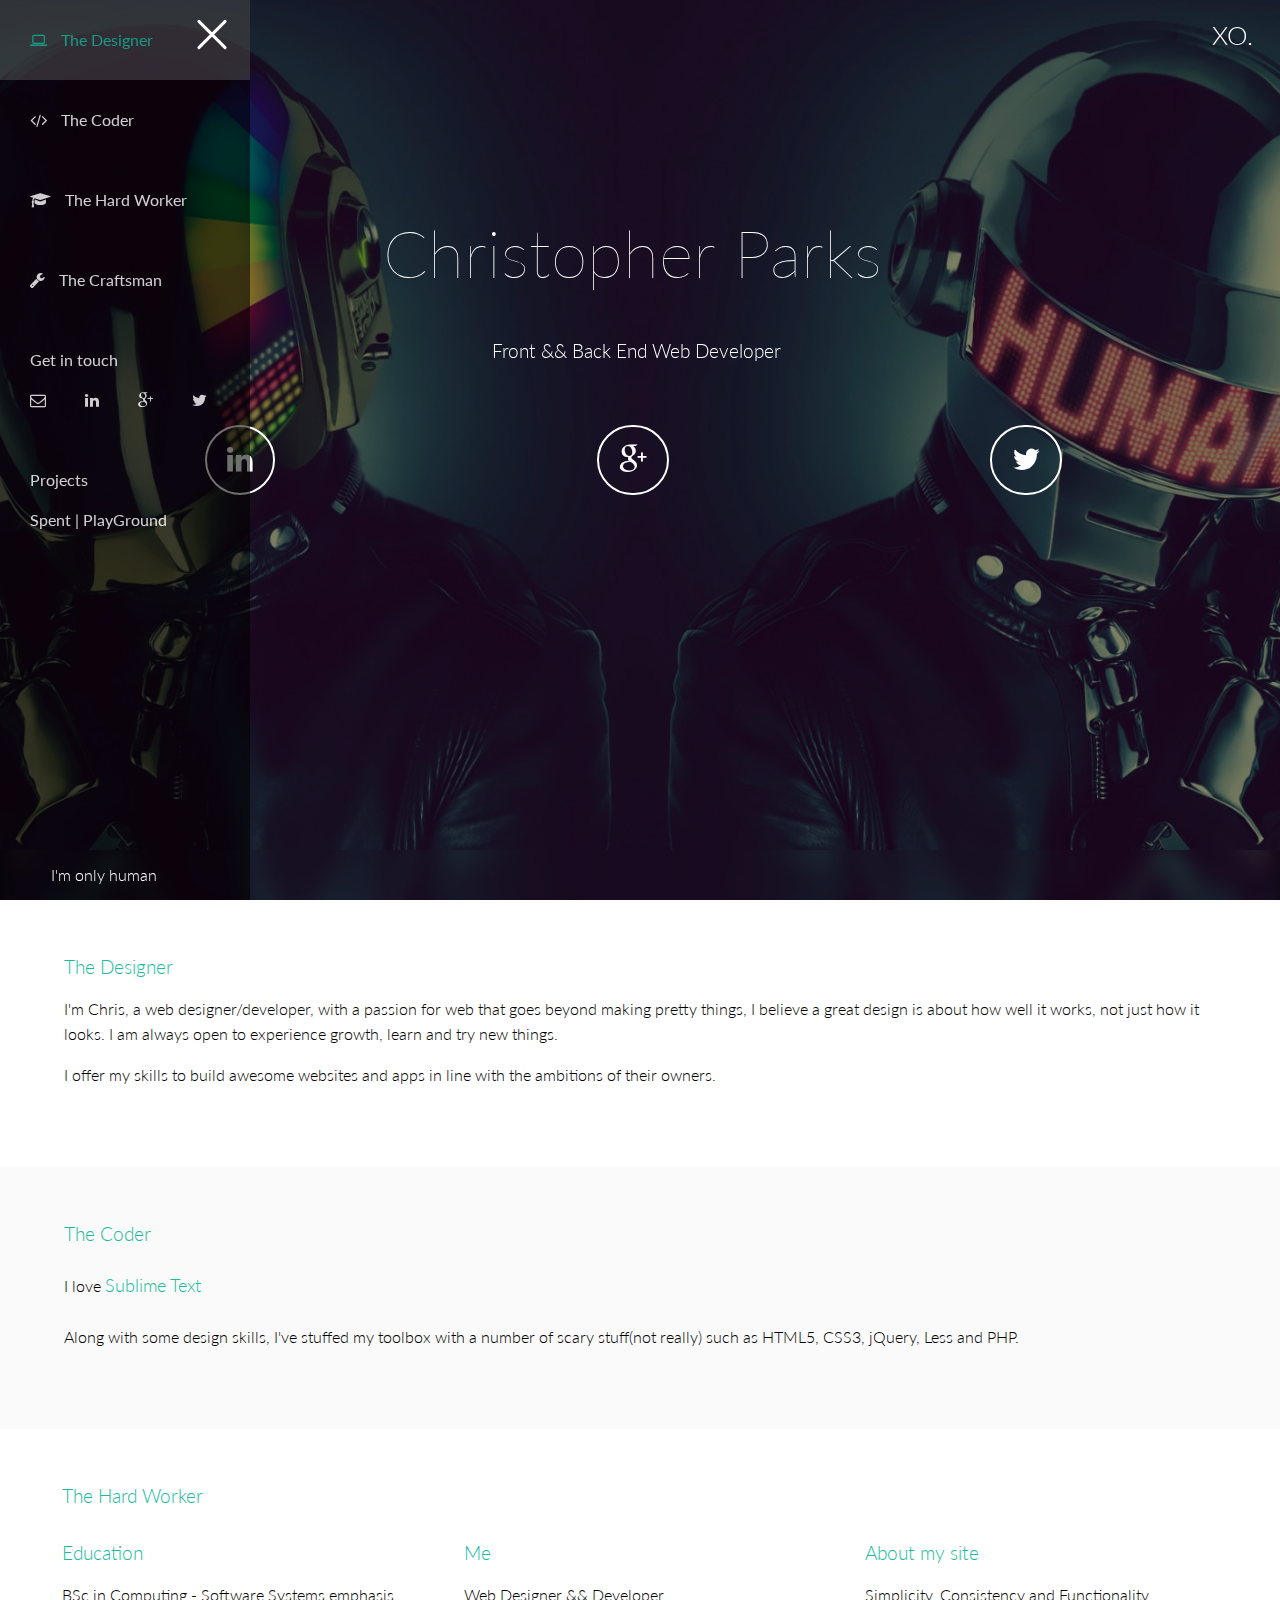
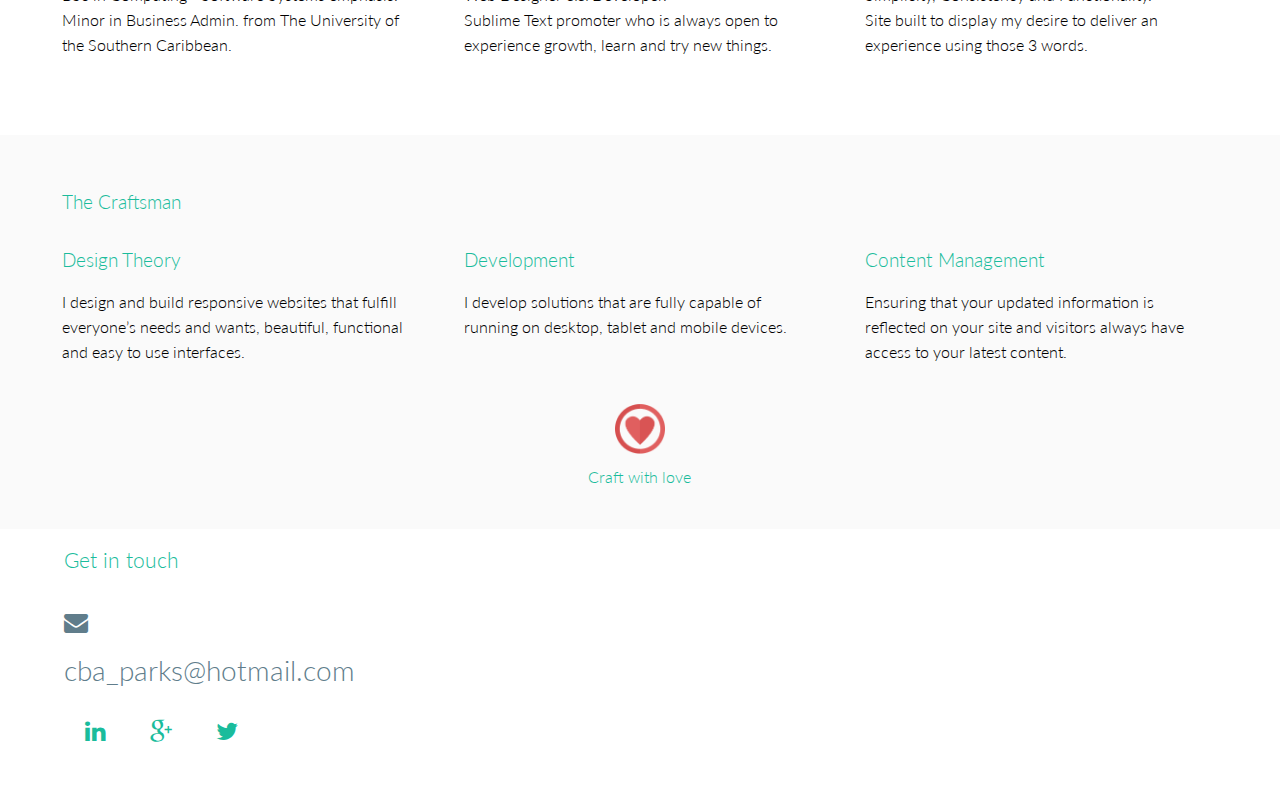
==== index.html @ 66c31c28 "backup" ====
<!DOCTYPE html>
<html lang="en">
    <head>
        <meta charset="UTF-8">
        <meta name="google-site-verification" content="IqfAEUt0i8an-IE5NRgx8Z9ALsRJdli2yThwItZH6U4" />
        <meta name="google-site-verification" content="IqfAEUt0i8an-IE5NRgx8Z9ALsRJdli2yThwItZH6U4" />
        <!-- Mobile Specifics -->
        <meta name="viewport" content="width=device-width, user-scalable=no, initial-scale=1,  minimum-scale=1.0, maximum-scale=1" />
        <meta name="HandheldFriendly" content="true"/>
        <meta name="MobileOptimized" content="320"/>
        <!--<meta http-equiv="X-UA-Compatible" content="IE=edge,chrome=1">-->
        <title>Christopher Parks - web designer/developer</title>
        <meta name="robots" content="all" />
        <meta name="description" content="Hello, I'm <strong>Christopher Parks</strong> A Web Designer/Developer." />
        <meta name="keywords" content="christopher parks, hello creativity, visual design, web design, web development, development, design, ui design, responsive design, php, codeigniter" />
        <meta name="author" content="Christopher Parks" />
        <!-- css -->
        <link rel="stylesheet" type="text/css" href="assets/css/normalize.css">
        <link rel="stylesheet" type="text/css" href="assets/css/grid.css">
        <link rel="stylesheet" href="assets/css/font-awesome.min.css"
            <link href="font-awesome/css/font-awesome.min.css" rel="stylesheet">
            <link rel="stylesheet" type="text/css" href="assets/css/c_parks-styles.min.css">
            <link href='http://fonts.googleapis.com/css?family=Lato:100,300,400,700,900,100italic,300italic,400italic,700italic,900italic' rel='stylesheet' type='text/css'>
        </head>
        <body scroll="no" id="sc">
            <div id="slide1" style="height: 100%;">
                <div class="mask"></div>
                <div class="grid_12 no-padding">
                    <h3 id="xo" class="no-padding" data-parallaxify-range="10"><a href="#" class="no-padding" >XO.</a></h3>
                </div>
                <div class="grid_12 no-padding" itemscope itemtype="http://parks.hol.es/" >
                    <h1 data-parallaxify-range="70" itemprop="name" class="no-padding">Christopher Parks</h1>
                    <h3 data-parallaxify-range="25" itemprop="developer" class="no-padding">Front && Back End Web Developer</h3>
                    <div class="grid_12" id="round-social-holder" data-parallaxify-range="70" itemprop="social">
                        <div class="grid_4 ">
                            <a   href="http://tt.linkedin.com/pub/christopher-parks/52/8b3/499" target="_blank"><span class="fa fa-linkedin in"></span></a>
                        </div>
                        <div class="grid_4">
                            <a href="https://plus.google.com/u/0/" target="_blank"><span class="fa fa-google-plus gp"></span></a>
                        </div>
                        <div class="grid_4">
                            <a href="https://twitter.com/iamacinner" target="_blank"><span class="fa fa-twitter twit"></span></a>
                        </div>
                    </div>
                </div>
                <div class="caption">
                    <p></p>
                    <div id="tweecool" class="text-left"></div>
                </div>
                <div class="cd-blurred-bg"></div>
                <div id="nav-icon1" title="Menu">
                    <div>
                        <span></span>
                        <span></span>
                        <span></span>
                    </div>
                </div>
                <div id="sidebar-wrapper" class="">
                    <ul class="sidebar-nav">
                        <li class="sidebar-brand">
                            <!-- Look around -->
                        </li>
                        <li class="">
                            <a href="#designer"><i class="fa fa-laptop fa-2x2"></i> The Designer</a>
                        </li>
                        <li class="">
                            <a href="#coder"><i class="fa fa-code fa-2x2"></i> The Coder</a>
                        </li>
                        <li class="">
                            <a href="#workhard"><i class="fa fa-mortar-board fa-2x2"></i> The Hard Worker</a>
                        </li>
                        <li class="">
                            <a href="#craft"><i class="fa fa-wrench fa-2x2"></i> The Craftsman</a>
                        </li>
                        <li class="">
                            <a href="#talk" class="g-i-t">Get in touch<br>
                                <i class="fa fa-envelope-o fa-2x2"></i>
                                <i class="fa fa fa-linkedin"></i>
                                <i class="fa fa fa-google-plus"></i>
                                <i class="fa fa fa-twitter"></i>
                            </a>
                        </li>
                        <li class="">
                            <a href="#" class="g-i-t">Projects<br>
                                <span>Spent | </span>
                                <span>PlayGround</span>
                            </a>
                        </li>
                    </ul>
                </div>
            </div>
            <div class="slide2" id="designer">
                <div class="grid-container grid_12 about">
                    <h3>The Designer</h3>
                    <p>I'm Chris, a web designer/developer, with a passion for web that goes beyond making pretty things, I believe a great design is about how well it works, not just how it looks. I am always open to experience growth, learn and try new things.</p>
                    <p>I offer my skills to build awesome websites and apps in line with the ambitions of their owners. </p>
                </div>
                <div class="clear"></div>
            </div>
            <div class="clear"></div>
            <div class="slide3 text" id="coder">
                <div class="grid-container grid_12 about" id="right-block">
                    <h3>The Coder</h3>
                    <p>I love  <a href="http://www.sublimetext.com/3" title=""> Sublime Text </a></p>
                    <p>Along with some design skills, I've stuffed my toolbox with a number of scary stuff(not really) such as HTML5, CSS3, jQuery, Less and PHP. </p>
                </div>
                <div class="clear"></div>
            </div>
            <div class="clear"></div>
            <div class="slide2" id="workhard">
                <div class="grid-container text-left about">
                    <div class="grid_12 no-padding" style="margin-bottom: 0px; ">
                        <h3>The Hard Worker</h3>
                    </div>
                    <div class="grid_4 no-padding">
                        <h3>Education</h3>
                        <p>BSc in Computing - Software Systems emphasis. <br> Minor in Business Admin. from The University of the Southern Caribbean.</p>
                    </div>
                    <div class="grid_4 no-padding">
                        <h3>Me</h3>
                        <p>Web Designer && Developer. <br>Sublime Text promoter who is always open to experience growth, learn and try new things.</p>
                    </div>
                    <div class="grid_4 no-padding" >
                        <h3>About my site</h3>
                        <p>Simplicity, Consistency and Functionality. <br> Site built to display my desire to deliver an experience using those 3 words.
                        </div>
                        <div class="clear"></div>
                    </div>
                </div>
                <div class="slide3" id="craft">
                    <div class="grid-container text-left about">
                        <div class="grid_12 no-padding" style="margin-bottom: 0px; ">
                            <h3>The Craftsman</h3>
                        </div>
                        <div class="grid_4 no-padding" style="">
                            <h3>Design Theory</h3>
                            <p>I design and build responsive websites that fulfill everyone’s needs and wants, beautiful, functional and easy to use interfaces.</p>
                        </div>
                        <div class="grid_4 no-padding">
                            <h3>Development</h3>
                            <p>I develop solutions that are fully capable of running on desktop, tablet and mobile devices.</p>
                        </div>
                        <div class="grid_4 no-padding">
                            <h3>Content Management</h3>
                            <p>Ensuring that your updated information is reflected on your site and visitors always have access to your latest content.</p>
                        </div>
                        <div class="grid_12 text-center img-svg">
                            <img src="assets/img/2.png" class="center-block img-responsive">
                            <p>Craft with love</p>
                        </div>
                        <div class="clear"></div>
                    </div>
                </div>
                <div class="grid_12" id="banner" style="margin-top: -3%!important;">
                    <h3 class="text-left" id="talk">Get in touch </h3>
                </div>
                <div class="clear"></div>
                <div id="footer">
                    <div class="grid-container grid_12 text-left" style="padding-right: 0px; padding-top: 0px;">
                        <span class="fa fa-envelope text-left"></span>
                        <h1 class="text-left" data-parallaxify-range="30">cba_parks@hotmail.com</h1>
                        <div class="grid_12 no-padding" itemprop="social">
                            <ul id="social-holder">
                                <li><a href="http://tt.linkedin.com/pub/christopher-parks/52/8b3/499" target="_blank"><span class="fa fa-linkedin in"></span></a></li>
                                <li><a href="https://plus.google.com/u/0/" target="_blank"><span class="fa fa-google-plus gp"></span></a></li>
                                <li><a href="https://twitter.com/iamacinner" target="_blank"><span class="fa fa-twitter twit"></span></a></li>
                            </ul>
                        </div>
                        <div class="clear"></div>
                        <br>
                    </div>
                </div>
                <!-- js -->
                <script src="assets/js/jquery-1.11.0.min.js"></script>
                <script src="assets/js/plugins.min.js"></script>
                <script src="assets/js/base.js"></script>
                <script>
                $(function() {
                var img_array = ["Daft-Punk-Wallpaper-2560x1024-1.jpg", "In-Design-We-Trust-Billboard.jpg"];
                var caption = ["I'm only human", "Yes we do"];
                var num = random_num()-1;
                $('#slide1').css({'background':'url("assets/img/'+img_array[num]+'")no-repeat center center', 'background-size': 'cover'});
                $('.cd-blurred-bg').css('background', 'url("assets/img/'+img_array[num]+'")no-repeat center center');
                $('#slide1 .caption p').html(caption[num]);
                })
                function random_num() {
                return Math.floor((Math.random() * 2) + 1 );
                }
                </script>
            </body>
        </html>
---- assets/css/grid.css ----
.grid_1{width:4.33333333%}.grid_2{width:12.66666667%}.grid_3{width:21%}.grid_3_full{width:50%}.grid_4{width:29.33333333%}.grid_5{width:37.5%}.grid_6{width:46%}.grid_7{width:54.5%}.grid_8{width:62.66666667%}.grid_9{width:71%}.grid_10{width:79.33333333%}.grid_11{width:87.66666667%}.grid_12{width:96%}.grid_1,.grid_2,.grid_3,.grid_4,.grid_5,.grid_6,.grid_7,.grid_8,.grid_9,.grid_10,.grid_11,.grid_12{margin:0 2% 2% 2%;float:left;display:block;-webkit-box-sizing:border-box;-moz-box-sizing:border-box;box-sizing:border-box}.grid-container{padding:3%}.grid_3_full{float:left;display:block}.alpha{margin-left:0}.omega{margin-right:0}.content{width:100%;max-width:1300px;margin:0 auto;margin-bottom:50px !important}.clear{clear:both;display:block;overflow:hidden;visibility:hidden;width:0;height:0}.clearfix:after{clear:both;content:' ';display:block;font-size:0;line-height:0;visibility:hidden;width:0;height:0}* html .clearfix,*:first-child+html .clearfix{zoom:1}@media screen and (max-width:900px){.grid_1,.grid_2,.grid_3,.grid_4,.grid_5,.grid_6,.grid_7,.grid_8,.grid_9,.grid_10,.grid_11,.grid_12{width:96%}.grid_3_full{width:100%}}@media screen and (max-width:480px){.grid_1,.grid_2,.grid_3,.grid_4,.grid_5,.grid_6,.grid_7,.grid_8,.grid_9,.grid_10,.grid_11,.grid_12{width:96% !important}.grid_3_full{width:100%}}
---- assets/css/c_parks-styles.min.css ----
body,html{height:100%;font-family:'Lato'}.text-left{text-align:left !important}.text-center{text-align:center !important}.text-right{text-align:right !important}.no-padding{padding:0 !important}.no-padding>div{padding-top:0 !important}hr{border:0;height:0;border-top:1px solid rgba(0,0,0,0.1)}ul li{list-style:none}a{text-decoration:none}@font-face{font-family:'Lato';src:url('../fonts/lato/lato-black.eot');src:url('../fonts/lato/lato-black.eot?#iefix') format('embedded-opentype'),url('../fonts/lato/lato-black.woff') format('woff'),url('../fonts/lato/lato-black.ttf') format('truetype'),url('../fonts/lato/lato-black.svg#latoblack') format('svg');font-weight:300;font-style:normal}h1,h2,h3,p{font-family:'Lato' !important;font-weight:300 !important}p{font-weight:300 !important;line-height:25px}.mask{position:absolute;width:100%;height:100%;background:#000;opacity:.5;z-index:-1}.img-svg img{height:50px;display:block;margin-left:auto;margin-right:auto;margin-bottom:30px}.img-svg p{color:#1abc9c;margin-top:-20px}#slide1{overflow:hidden;-webkit-background-size:cover;-moz-background-size:cover;-o-background-size:cover;background-size:cover;max-height:100%;position:relative !important;z-index:5 !important;color:#fff !important}#slide1 #xo{position:relative;z-index:6;text-align:right;font-size:26px}#slide1 #xo a{color:#fff;-webkit-transition:all 1s ease;-moz-transition:all 1s ease;-o-transition:all 1s ease;transition:all 1s ease}#slide1 #xo:hover{cursor:pointer;color:#1abc9c !important}#slide1 h1{margin-top:10% !important;color:#fff;position:relative;z-index:5;text-align:center;font-weight:100 !important;padding:20px;font-size:66px}#slide1 h3{text-align:center;padding:4%}#slide1 #round-social-holder{margin-top:4%;text-align:center !important}#slide1 #round-social-holder a{color:#fff;font-size:30px}#slide1 #round-social-holder a span{position:relative;z-index:5;border:2px solid #fff;border-radius:50px;padding:18px 20px}#slide1 .caption{padding-top:0;min-height:50px;max-height:50px;width:100%;background:rgba(0,0,0,0.5);position:absolute;z-index:100;bottom:0}#slide1 .caption p{color:#fff;padding-left:4%;position:absolute;margin-top:12px !important}#slide1 .caption #tweecool{display:none;margin-left:-33px}#slide1 .caption #tweecool ul li a img{margin-top:-70px;margin-bottom:-10px;height:50px;width:50px;border-radius:50px}#slide1 .caption #tweecool ul li .tweets_txt{padding-left:12px;display:inline}#slide1 .caption #tweecool ul li .tweets_txt span.tweet_txt{font-size:14px;position:absolute}#slide1 .caption #tweecool ul li .tweets_txt a{color:#1abc9c}#slide1 .caption #tweecool ul li span{font-size:10px}.cd-blurred-bg{overflow:hidden;position:absolute;left:0;bottom:-20px;width:100%;height:100%;background-size:cover !important;-webkit-filter:blur(10px);filter:blur(10px);clip:rect(909px 1920px 989px 0)}.caption{-webkit-transition:background .2s;-moz-transition:background .2s;transition:background .2s}.about h3{color:#1abc9c !important}.slide3{background:#fafafa}.slide3 #right-block p{padding-top:10px;margin-top:0;color:#000}.slide3 #right-block p a{color:#1abc9c;font-size:18px;-webkit-transition:all .2s ease;-moz-transition:all .2s ease;-o-transition:all .2s ease;transition:all .2s ease}.slide3 #right-block p a:hover{border-bottom:2px solid #1abc9c}h3{line-height:20px;font-weight:100}.in{transition:all .25s ease-in}.in:hover{border-color:#3b5998 !important;color:#3b5998 !important}.twit{transition:all .25s ease-in}.twit:hover{border-color:#4099ff !important;color:#4099ff !important}.gp{transition:all .25s ease-in}.gp:hover{border-color:#d34836 !important;color:#d34836 !important}#banner{min-width:100%;color:#1abc9c;padding-left:5%;margin-left:0 !important;background:#fff;font-size:14px;margin-bottom:20px}#banner h3{font-size:150%;font-weight:300 !important}#footer{color:#607d8b;height:auto!importamt;font-size:14px}#footer>div{height:100px}#footer .fa{font-size:24px}#footer #social-holder{margin-left:-5.5%;margin-bottom:0}#footer #social-holder li{display:inline;padding:0 20px 0 20px}#footer #social-holder li a{color:#1abc9c}#sidebar-wrapper{margin-top:0;margin-left:-250px;top:0;left:0;z-index:9;width:250px;opacity:.8;background:rgba(0,0,0,0.7);position:absolute;height:100% !important;overflow-y:auto;overflow-x:hidden;-webkit-transition:all .4s ease;-moz-transition:all .4s ease;-o-transition:all .4s ease;transition:all .4s ease}#sidebar-wrapper.active{left:250px;width:250px;-webkit-transition:all .4s ease;-moz-transition:all .4s ease;-o-transition:all .4s ease;transition:all .4s ease}#nav-icon1{position:absolute;z-index:1000;margin:18px;-webkit-transform:rotate(0deg);-moz-transform:rotate(0deg);-o-transform:rotate(0deg);transform:rotate(0deg);-webkit-transition:.1s ease-in-out;-moz-transition:.1s ease-in-out;-o-transition:.1s ease-in-out;transition:.1s ease-in-out;cursor:pointer}#nav-icon1 div{margin-top:-14px;margin-left:-20px;width:80px;height:70px}#nav-icon1.open{margin-left:192px;margin-top:25px}#nav-icon1 span{display:block;position:absolute;height:3px;width:40px;background:#fff;border-radius:3px;opacity:1;left:0;-webkit-transform:rotate(0deg);-moz-transform:rotate(0deg);-o-transform:rotate(0deg);transform:rotate(0deg);-webkit-transition:.25s ease-in-out;-moz-transition:.25s ease-in-out;-o-transition:.25s ease-in-out;transition:.25s ease-in-out}#nav-icon1 span:nth-child(1){top:0}#nav-icon1 span:nth-child(2){top:8px}#nav-icon1 span:nth-child(3){top:16px}#nav-icon1.open span:nth-child(1){top:8px;-webkit-transform:rotate(135deg);-moz-transform:rotate(135deg);-o-transform:rotate(135deg);transform:rotate(135deg)}#nav-icon1.open span:nth-child(2){opacity:0;left:-60px}#nav-icon1.open span:nth-child(3){top:8px;-webkit-transform:rotate(-135deg);-moz-transform:rotate(-135deg);-o-transform:rotate(-135deg);transform:rotate(-135deg)}.sidebar-nav{position:absolute;top:0;width:250px;list-style:none;margin:0;padding:0}.sidebar-nav li{text-align:left;line-height:40px}.sidebar-nav li a{padding:20px 0;color:#fff;display:block;text-decoration:none;padding-left:30px;opacity:0;position:relative}.sidebar-nav li a:hover{color:#1abc9c;background:rgba(255,255,255,0.2);text-decoration:none}.sidebar-nav li a.g-i-t i{padding-right:35px}.sidebar-nav .fa{padding-right:10px}.active .sidebar-nav li a{opacity:1;left:0;-webkit-transition:all .3s ease;-moz-transition:all .3s ease;-o-transition:all .3s ease;transition:all .3s ease}.no_oflow{overflow:hidden}@media screen and (max-width:900px){#round-social-holder{margin-top:-15px !important}#round-social-holder .grid_4{padding-top:30px;width:30%;margin-left:1.2%}}@media screen and (max-height:800px){#slide1{height:107% !important}#slide1 h1{margin-top:5% !important}}@media screen and (max-width:600px){.caption .tweet_txt{margin-top:-10px}#sidebar-wrapper{z-index:999}#sidebar-wrapper.active{width:100%;background:rgba(0,0,0,0.95);opacity:1}#sidebar-wrapper .sidebar-nav{width:100%}#nav-icon1 div{margin-right:-20px}#nav-icon1.open{right:0 !important;margin-top:26px}}@media screen and (max-width:480px){#tweecool .tweets_txt span.tweet_txt{font-size:10px !important}#tweecool span{font-size:8px}#slide1 h1{font-size:54px;font-weight:200 !important}#round-social-holder .grid_4{padding-top:30px;width:30% !important}#round-social-holder .grid_4 span{padding:10px 12px !important}}@media screen and (max-width:420px){#slide1{-webkit-background-size:cover;-moz-background-size:cover;-o-background-size:cover;background-size:cover;height:100%}.grid_4{margin-top:0 !important}}@media screen and (max-width:320px){.cd-blurred-bg{margin-bottom:-10px !important}}@media all and (-ms-high-contrast:none),(-ms-high-contrast:active){html{overflow:hidden}body{margin-right:-17px;overflow-y:scroll;overflow-x:hidden}}@-moz-document url-prefix(){html{overflow:hidden}body{margin-right:-17px;overflow-y:scroll;overflow-x:hidden}}::-webkit-scrollbar{width:0;background-color:#f5f5f5}
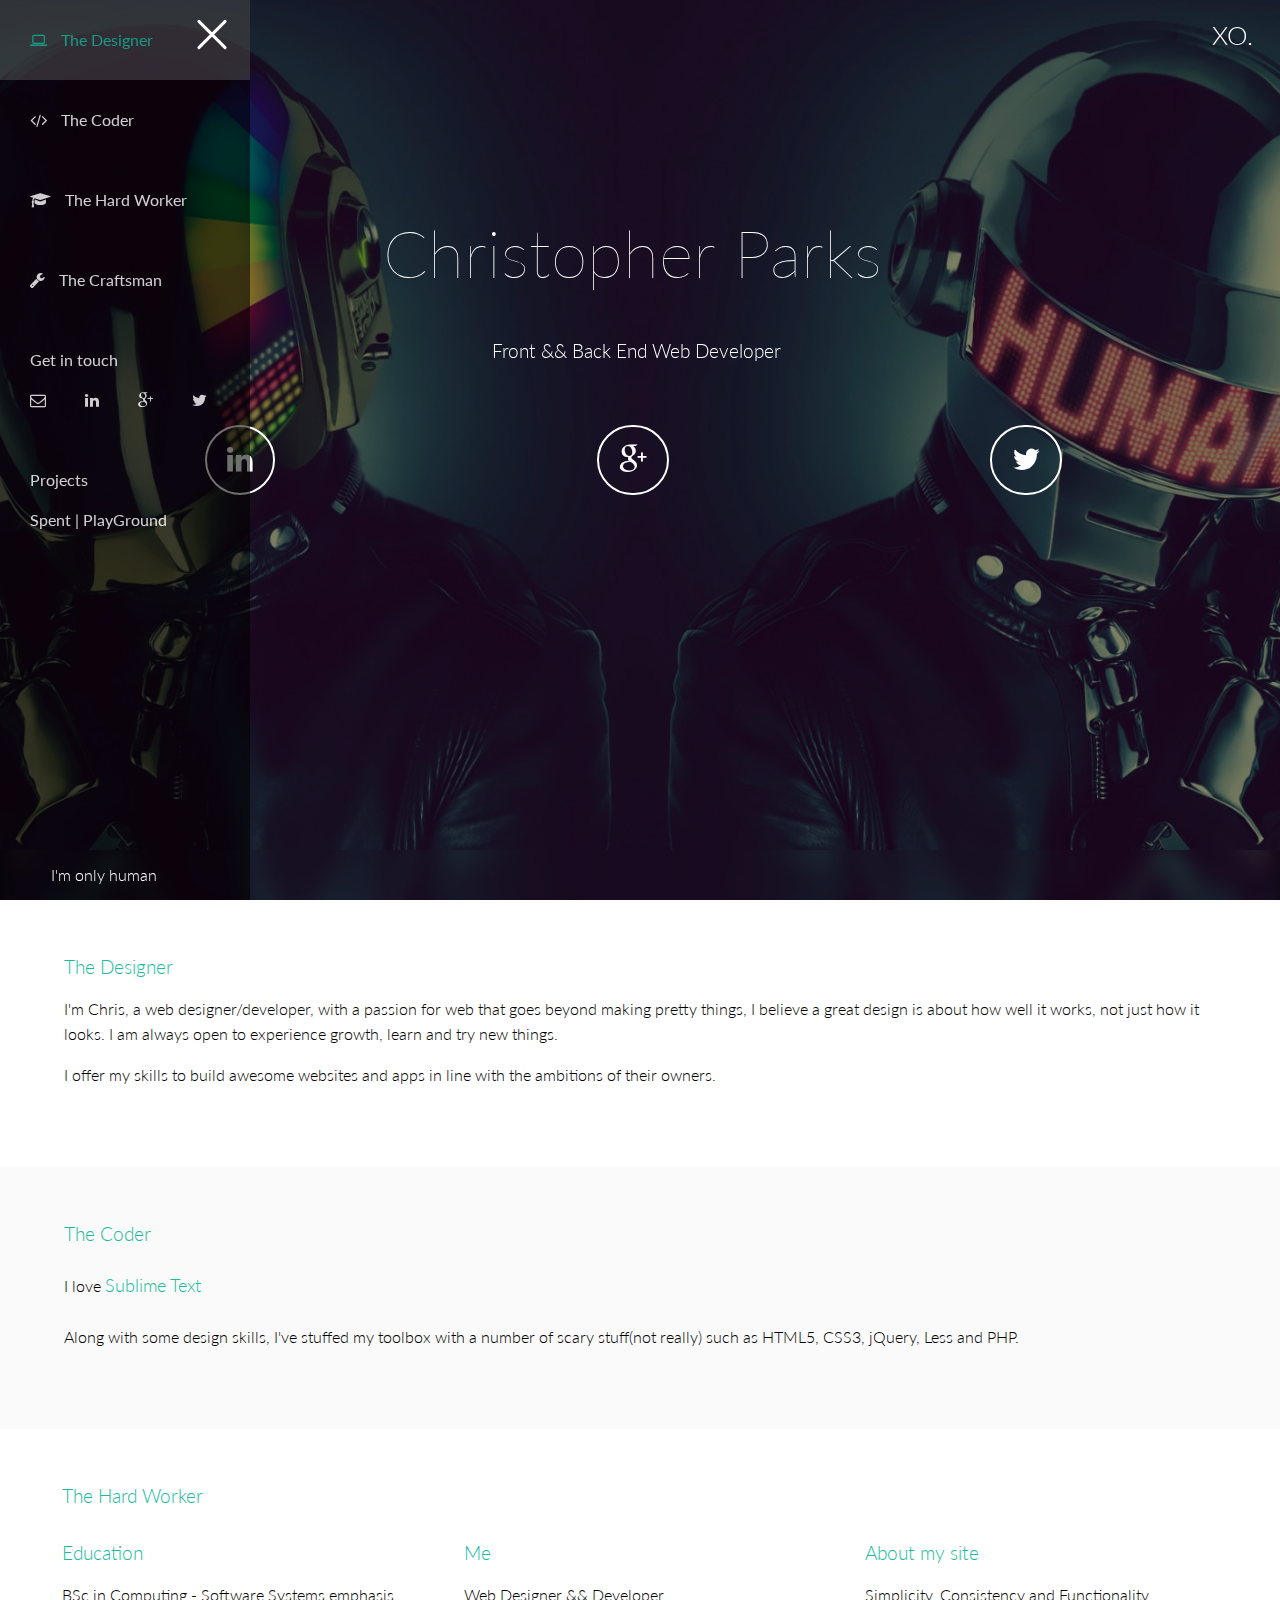
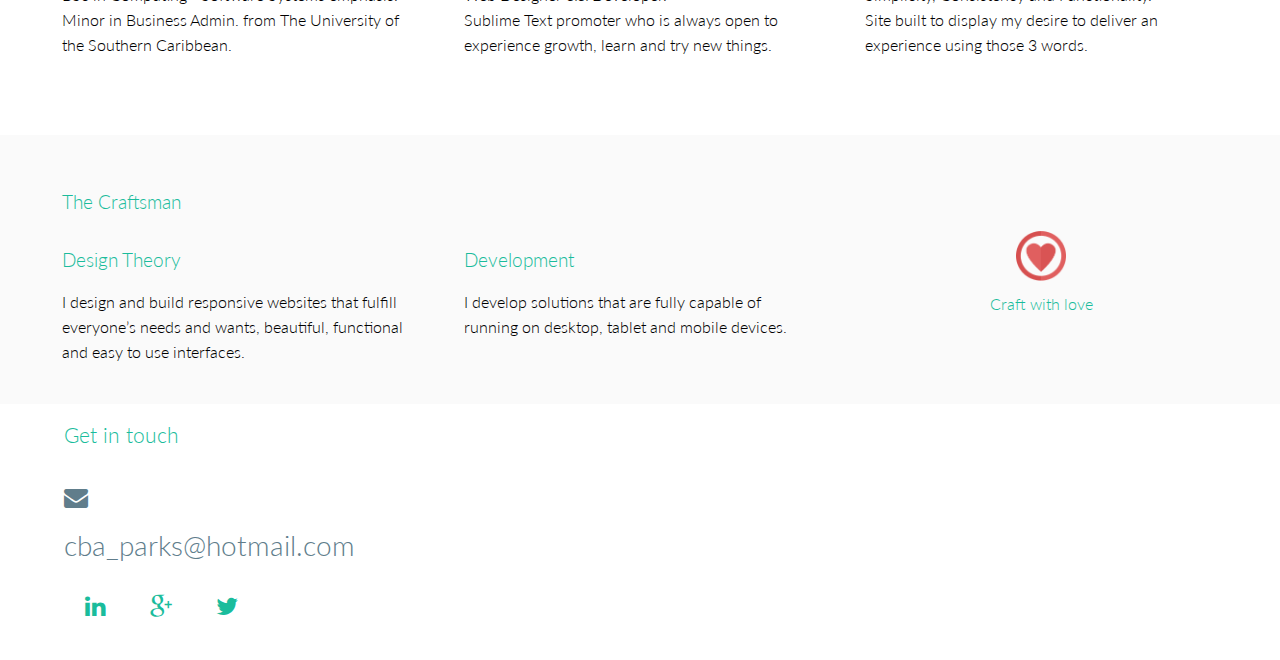
==== commit fe277102: "this will now be my live site mods" ====
--- a/index.html
+++ b/index.html
@@ -140,11 +140,11 @@
                             <h3>Development</h3>
                             <p>I develop solutions that are fully capable of running on desktop, tablet and mobile devices.</p>
                         </div>
-                        <div class="grid_4 no-padding">
+                        <!-- <div class="grid_4 no-padding">
                             <h3>Content Management</h3>
                             <p>Ensuring that your updated information is reflected on your site and visitors always have access to your latest content.</p>
-                        </div>
-                        <div class="grid_12 text-center img-svg">
+                        </div> -->
+                        <div class="grid_4 text-center img-svg">
                             <img src="assets/img/2.png" class="center-block img-responsive">
                             <p>Craft with love</p>
                         </div>
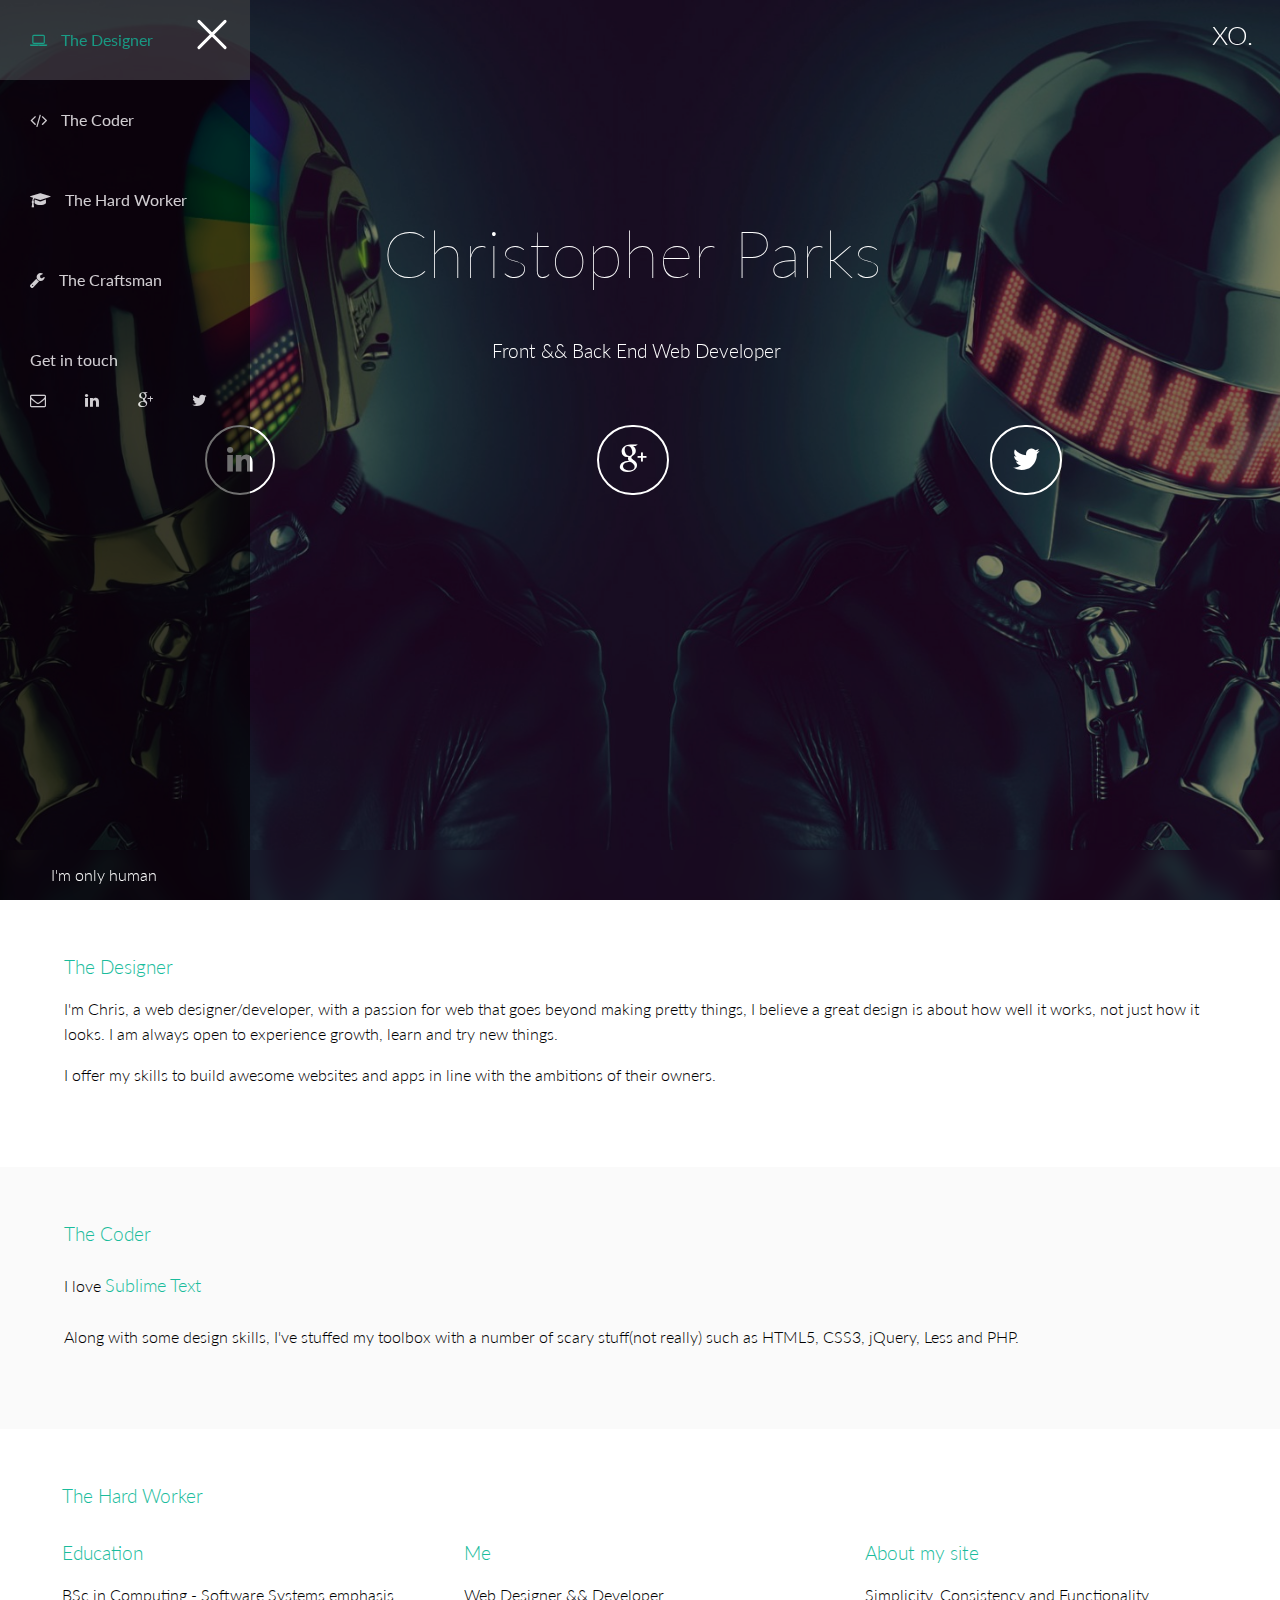
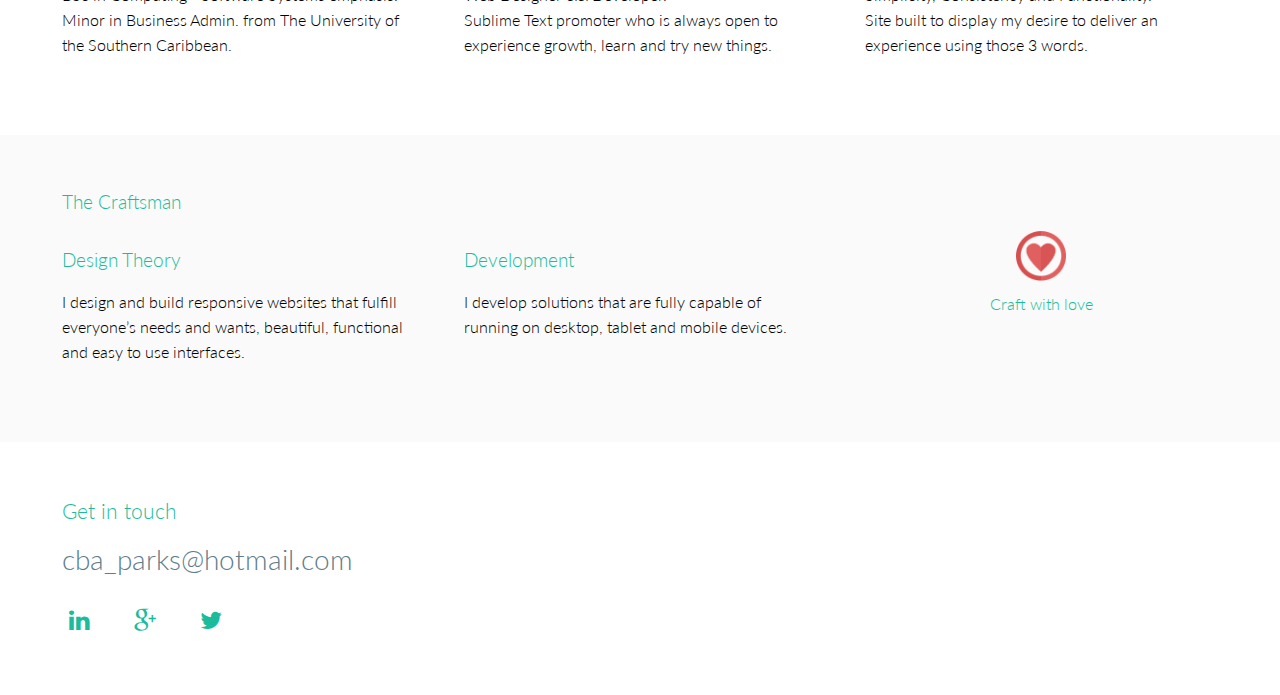
==== commit 29dfaaa2: "pushing to dropbox now" ====
--- a/index.html
+++ b/index.html
@@ -17,175 +17,181 @@
         <!-- css -->
         <link rel="stylesheet" type="text/css" href="assets/css/normalize.css">
         <link rel="stylesheet" type="text/css" href="assets/css/grid.css">
-        <link rel="stylesheet" href="assets/css/font-awesome.min.css"
-            <link href="font-awesome/css/font-awesome.min.css" rel="stylesheet">
-            <link rel="stylesheet" type="text/css" href="assets/css/c_parks-styles.min.css">
-            <link href='http://fonts.googleapis.com/css?family=Lato:100,300,400,700,900,100italic,300italic,400italic,700italic,900italic' rel='stylesheet' type='text/css'>
-        </head>
-        <body scroll="no" id="sc">
-            <div id="slide1" style="height: 100%;">
-                <div class="mask"></div>
-                <div class="grid_12 no-padding">
-                    <h3 id="xo" class="no-padding" data-parallaxify-range="10"><a href="#" class="no-padding" >XO.</a></h3>
-                </div>
-                <div class="grid_12 no-padding" itemscope itemtype="http://parks.hol.es/" >
-                    <h1 data-parallaxify-range="70" itemprop="name" class="no-padding">Christopher Parks</h1>
-                    <h3 data-parallaxify-range="25" itemprop="developer" class="no-padding">Front && Back End Web Developer</h3>
-                    <div class="grid_12" id="round-social-holder" data-parallaxify-range="70" itemprop="social">
-                        <div class="grid_4 ">
-                            <a   href="http://tt.linkedin.com/pub/christopher-parks/52/8b3/499" target="_blank"><span class="fa fa-linkedin in"></span></a>
-                        </div>
-                        <div class="grid_4">
-                            <a href="https://plus.google.com/u/0/" target="_blank"><span class="fa fa-google-plus gp"></span></a>
-                        </div>
-                        <div class="grid_4">
-                            <a href="https://twitter.com/iamacinner" target="_blank"><span class="fa fa-twitter twit"></span></a>
-                        </div>
+        <link rel="stylesheet" href="assets/css/font-awesome.min.css">
+        <!-- <link rel="stylesheet" href="font-awesome/css/font-awesome.min.css"> -->
+        <link rel="stylesheet" type="text/css" href="assets/css/c_parks-styles.min.css">
+        <link href='http://fonts.googleapis.com/css?family=Lato:100,300,400,700,900,100italic,300italic,400italic,700italic,900italic' rel='stylesheet' type='text/css'>
+    </head>
+    <body scroll="no" id="sc">
+        <div id="slide1" style="height: 100%;">
+            <div class="mask"></div>
+            <div class="grid_12 no-padding">
+                <h3 id="xo" class="no-padding" data-parallaxify-range="10"><a href="#" class="no-padding" >XO.</a></h3>
+            </div>
+            <div class="grid_12 no-padding" itemscope itemtype="http://parks.hol.es/" >
+                <h1 data-parallaxify-range="70" itemprop="name" class="no-padding">Christopher Parks</h1>
+                <h3 data-parallaxify-range="25" itemprop="developer" class="no-padding">Front && Back End Web Developer</h3>
+                <div class="grid_12" id="round-social-holder" data-parallaxify-range="70" itemprop="social">
+                    <div class="grid_4 ">
+                        <a   href="http://tt.linkedin.com/pub/christopher-parks/52/8b3/499" target="_blank"><span class="fa fa-linkedin in"></span></a>
+                    </div>
+                    <div class="grid_4">
+                        <a href="https://plus.google.com/u/0/" target="_blank"><span class="fa fa-google-plus gp"></span></a>
+                    </div>
+                    <div class="grid_4">
+                        <a href="https://twitter.com/iamacinner" target="_blank"><span class="fa fa-twitter twit"></span></a>
                     </div>
                 </div>
-                <div class="caption">
-                    <p></p>
-                    <div id="tweecool" class="text-left"></div>
-                </div>
-                <div class="cd-blurred-bg"></div>
-                <div id="nav-icon1" title="Menu">
-                    <div>
-                        <span></span>
-                        <span></span>
-                        <span></span>
-                    </div>
-                </div>
-                <div id="sidebar-wrapper" class="">
-                    <ul class="sidebar-nav">
-                        <li class="sidebar-brand">
-                            <!-- Look around -->
-                        </li>
-                        <li class="">
-                            <a href="#designer"><i class="fa fa-laptop fa-2x2"></i> The Designer</a>
-                        </li>
-                        <li class="">
-                            <a href="#coder"><i class="fa fa-code fa-2x2"></i> The Coder</a>
-                        </li>
-                        <li class="">
-                            <a href="#workhard"><i class="fa fa-mortar-board fa-2x2"></i> The Hard Worker</a>
-                        </li>
-                        <li class="">
-                            <a href="#craft"><i class="fa fa-wrench fa-2x2"></i> The Craftsman</a>
-                        </li>
-                        <li class="">
-                            <a href="#talk" class="g-i-t">Get in touch<br>
-                                <i class="fa fa-envelope-o fa-2x2"></i>
-                                <i class="fa fa fa-linkedin"></i>
-                                <i class="fa fa fa-google-plus"></i>
-                                <i class="fa fa fa-twitter"></i>
-                            </a>
-                        </li>
-                        <li class="">
-                            <a href="#" class="g-i-t">Projects<br>
-                                <span>Spent | </span>
-                                <span>PlayGround</span>
-                            </a>
-                        </li>
-                    </ul>
+            </div>
+            <div class="caption">
+                <p></p>
+                <div id="tweecool" class="text-left"></div>
+            </div>
+            <div class="cd-blurred-bg"></div>
+            <div id="nav-icon1" title="Menu">
+                <div>
+                    <span></span>
+                    <span></span>
+                    <span></span>
                 </div>
             </div>
-            <div class="slide2" id="designer">
-                <div class="grid-container grid_12 about">
-                    <h3>The Designer</h3>
-                    <p>I'm Chris, a web designer/developer, with a passion for web that goes beyond making pretty things, I believe a great design is about how well it works, not just how it looks. I am always open to experience growth, learn and try new things.</p>
-                    <p>I offer my skills to build awesome websites and apps in line with the ambitions of their owners. </p>
+            <div id="sidebar-wrapper" class="">
+                <ul class="sidebar-nav">
+                    <li class="sidebar-brand">
+                        <!-- Look around -->
+                    </li>
+                    <li class="">
+                        <a href="#designer"><i class="fa fa-laptop fa-2x2"></i> The Designer</a>
+                    </li>
+                    <li class="">
+                        <a href="#coder"><i class="fa fa-code fa-2x2"></i> The Coder</a>
+                    </li>
+                    <li class="">
+                        <a href="#workhard"><i class="fa fa-mortar-board fa-2x2"></i> The Hard Worker</a>
+                    </li>
+                    <li class="">
+                        <a href="#craft"><i class="fa fa-wrench fa-2x2"></i> The Craftsman</a>
+                    </li>
+                    <li class="">
+                        <a href="#talk" class="g-i-t">Get in touch<br>
+                            <i class="fa fa-envelope-o fa-2x2"></i>
+                            <i class="fa fa fa-linkedin"></i>
+                            <i class="fa fa fa-google-plus"></i>
+                            <i class="fa fa fa-twitter"></i>
+                        </a>
+                    </li>
+                    <!--  <li class="">
+                        <a href="#" class="g-i-t">Projects<br>
+                            <span>Spent | </span>
+                            <span>PlayGround</span>
+                        </a>
+                    </li> -->
+                </ul>
+            </div>
+        </div>
+        <div class="slide2" id="designer">
+            <div class="grid-container grid_12 about">
+                <h3>The Designer</h3>
+                <p>I'm Chris, a web designer/developer, with a passion for web that goes beyond making pretty things, I believe a great design is about how well it works, not just how it looks. I am always open to experience growth, learn and try new things.</p>
+                <p>I offer my skills to build awesome websites and apps in line with the ambitions of their owners. </p>
+            </div>
+            <div class="clear"></div>
+        </div>
+        <div class="clear"></div>
+        <div class="slide3 text" id="coder">
+            <div class="grid-container grid_12 about" id="right-block">
+                <h3>The Coder</h3>
+                <p>I love  <a href="http://www.sublimetext.com/3" title=""> Sublime Text </a></p>
+                <p>Along with some design skills, I've stuffed my toolbox with a number of scary stuff(not really) such as HTML5, CSS3, jQuery, Less and PHP. </p>
+            </div>
+            <div class="clear"></div>
+        </div>
+        <div class="clear"></div>
+        <div class="slide2" id="workhard">
+            <div class="grid-container text-left about">
+                <div class="grid_12 no-padding" style="margin-bottom: 0px; ">
+                    <h3>The Hard Worker</h3>
+                </div>
+                <div class="grid_4 no-padding">
+                    <h3>Education</h3>
+                    <p>BSc in Computing - Software Systems emphasis. <br> Minor in Business Admin. from The University of the Southern Caribbean.</p>
+                </div>
+                <div class="grid_4 no-padding">
+                    <h3>Me</h3>
+                    <p>Web Designer && Developer. <br>Sublime Text promoter who is always open to experience growth, learn and try new things.</p>
+                </div>
+                <div class="grid_4 no-padding" >
+                    <h3>About my site</h3>
+                    <p>Simplicity, Consistency and Functionality. <br> Site built to display my desire to deliver an experience using those 3 words.
+                    </div>
+                    <div class="clear"></div>
+                </div>
+            </div>
+            <div class="slide3" id="craft">
+                <div class="grid-container text-left about">
+                    <div class="grid_12 no-padding" style="margin-bottom: 0px; ">
+                        <h3>The Craftsman</h3>
+                    </div>
+                    <div class="grid_4 no-padding" style="">
+                        <h3>Design Theory</h3>
+                        <p>I design and build responsive websites that fulfill everyone’s needs and wants, beautiful, functional and easy to use interfaces.</p>
+                    </div>
+                    <div class="grid_4 no-padding">
+                        <h3>Development</h3>
+                        <p>I develop solutions that are fully capable of running on desktop, tablet and mobile devices.</p>
+                    </div>
+                    <!-- <div class="grid_4 no-padding">
+                        <h3>Content Management</h3>
+                        <p>Ensuring that your updated information is reflected on your site and visitors always have access to your latest content.</p>
+                    </div> -->
+                    <div class="grid_4 text-center img-svg">
+                        <img src="assets/img/2.png" class="center-block img-responsive">
+                        <p>Craft with love</p>
+                    </div>
+                    <div class="clear"></div>
                 </div>
                 <div class="clear"></div>
             </div>
-            <div class="clear"></div>
-            <div class="slide3 text" id="coder">
-                <div class="grid-container grid_12 about" id="right-block">
-                    <h3>The Coder</h3>
-                    <p>I love  <a href="http://www.sublimetext.com/3" title=""> Sublime Text </a></p>
-                    <p>Along with some design skills, I've stuffed my toolbox with a number of scary stuff(not really) such as HTML5, CSS3, jQuery, Less and PHP. </p>
+            <div class="slide4" id="banner">
+                <div class="grid-container text-left about">
+                    <div class="grid_12 no-padding" style="margin-bottom: 0px; ">
+                        <h3 id="talk">Get in touch</h3>
+                        <div id="footer">
+                            <h1 class="text-left" data-parallaxify-range="20">cba_parks@hotmail.com</h1>
+                            <div class="grid_12 no-padding" itemprop="social" data-parallaxify-range="10">
+                                <ul id="social-holder">
+                                    <li><a href="http://tt.linkedin.com/pub/christopher-parks/52/8b3/499" target="_blank"><span class="fa fa-linkedin in"></span></a></li>
+                                    <li><a href="https://plus.google.com/u/0/" target="_blank"><span class="fa fa-google-plus gp"></span></a></li>
+                                    <li><a href="https://twitter.com/iamacinner" target="_blank"><span class="fa fa-twitter twit"></span></a></li>
+                                </ul>
+                            </div>
+                            <div class="clear"></div>
+                        </div>
+                    </div>
+                    <div class="clear"></div>
                 </div>
                 <div class="clear"></div>
             </div>
-            <div class="clear"></div>
-            <div class="slide2" id="workhard">
-                <div class="grid-container text-left about">
-                    <div class="grid_12 no-padding" style="margin-bottom: 0px; ">
-                        <h3>The Hard Worker</h3>
-                    </div>
-                    <div class="grid_4 no-padding">
-                        <h3>Education</h3>
-                        <p>BSc in Computing - Software Systems emphasis. <br> Minor in Business Admin. from The University of the Southern Caribbean.</p>
-                    </div>
-                    <div class="grid_4 no-padding">
-                        <h3>Me</h3>
-                        <p>Web Designer && Developer. <br>Sublime Text promoter who is always open to experience growth, learn and try new things.</p>
-                    </div>
-                    <div class="grid_4 no-padding" >
-                        <h3>About my site</h3>
-                        <p>Simplicity, Consistency and Functionality. <br> Site built to display my desire to deliver an experience using those 3 words.
-                        </div>
-                        <div class="clear"></div>
-                    </div>
-                </div>
-                <div class="slide3" id="craft">
-                    <div class="grid-container text-left about">
-                        <div class="grid_12 no-padding" style="margin-bottom: 0px; ">
-                            <h3>The Craftsman</h3>
-                        </div>
-                        <div class="grid_4 no-padding" style="">
-                            <h3>Design Theory</h3>
-                            <p>I design and build responsive websites that fulfill everyone’s needs and wants, beautiful, functional and easy to use interfaces.</p>
-                        </div>
-                        <div class="grid_4 no-padding">
-                            <h3>Development</h3>
-                            <p>I develop solutions that are fully capable of running on desktop, tablet and mobile devices.</p>
-                        </div>
-                        <!-- <div class="grid_4 no-padding">
-                            <h3>Content Management</h3>
-                            <p>Ensuring that your updated information is reflected on your site and visitors always have access to your latest content.</p>
-                        </div> -->
-                        <div class="grid_4 text-center img-svg">
-                            <img src="assets/img/2.png" class="center-block img-responsive">
-                            <p>Craft with love</p>
-                        </div>
-                        <div class="clear"></div>
-                    </div>
-                </div>
-                <div class="grid_12" id="banner" style="margin-top: -3%!important;">
-                    <h3 class="text-left" id="talk">Get in touch </h3>
-                </div>
-                <div class="clear"></div>
-                <div id="footer">
-                    <div class="grid-container grid_12 text-left" style="padding-right: 0px; padding-top: 0px;">
-                        <span class="fa fa-envelope text-left"></span>
-                        <h1 class="text-left" data-parallaxify-range="30">cba_parks@hotmail.com</h1>
-                        <div class="grid_12 no-padding" itemprop="social">
-                            <ul id="social-holder">
-                                <li><a href="http://tt.linkedin.com/pub/christopher-parks/52/8b3/499" target="_blank"><span class="fa fa-linkedin in"></span></a></li>
-                                <li><a href="https://plus.google.com/u/0/" target="_blank"><span class="fa fa-google-plus gp"></span></a></li>
-                                <li><a href="https://twitter.com/iamacinner" target="_blank"><span class="fa fa-twitter twit"></span></a></li>
-                            </ul>
-                        </div>
-                        <div class="clear"></div>
-                        <br>
-                    </div>
-                </div>
-                <!-- js -->
-                <script src="assets/js/jquery-1.11.0.min.js"></script>
-                <script src="assets/js/plugins.min.js"></script>
-                <script src="assets/js/base.js"></script>
-                <script>
-                $(function() {
-                var img_array = ["Daft-Punk-Wallpaper-2560x1024-1.jpg", "In-Design-We-Trust-Billboard.jpg"];
-                var caption = ["I'm only human", "Yes we do"];
-                var num = random_num()-1;
-                $('#slide1').css({'background':'url("assets/img/'+img_array[num]+'")no-repeat center center', 'background-size': 'cover'});
-                $('.cd-blurred-bg').css('background', 'url("assets/img/'+img_array[num]+'")no-repeat center center');
-                $('#slide1 .caption p').html(caption[num]);
-                })
-                function random_num() {
-                return Math.floor((Math.random() * 2) + 1 );
-                }
-                </script>
-            </body>
-        </html>
+            <!-- <div class="grid_12" id="banner" style="/*margin-top: -3%!important; */">
+                <h3 class="text-left" id="talk">Get in touch </h3>
+            </div>
+            <div class="clear"></div> -->
+            <!-- js -->
+            <script src="assets/js/jquery-1.11.0.min.js"></script>
+            <script src="assets/js/plugins.min.js"></script>
+            <script src="assets/js/base.js"></script>
+            <script>
+            $(function() {
+            var img_array = ["Daft-Punk-Wallpaper-2560x1024-1.jpg", "In-Design-We-Trust-Billboard.jpg"];
+            var caption = ["I'm only human", "Yes we do"];
+            var num = random_num()-1;
+            $('#slide1').css({'background':'url("assets/img/'+img_array[num]+'")no-repeat center center', 'background-size': 'cover'});
+            $('.cd-blurred-bg').css('background', 'url("assets/img/'+img_array[num]+'")no-repeat center center');
+            $('#slide1 .caption p').html(caption[num]);
+            })
+            function random_num() {
+            return Math.floor((Math.random() * 2) + 1 );
+            }
+            </script>
+        </body>
+    </html>
--- a/assets/css/c_parks-styles.min.css
+++ b/assets/css/c_parks-styles.min.css
@@ -1 +1 @@
-body,html{height:100%;font-family:'Lato'}.text-left{text-align:left !important}.text-center{text-align:center !important}.text-right{text-align:right !important}.no-padding{padding:0 !important}.no-padding>div{padding-top:0 !important}hr{border:0;height:0;border-top:1px solid rgba(0,0,0,0.1)}ul li{list-style:none}a{text-decoration:none}@font-face{font-family:'Lato';src:url('../fonts/lato/lato-black.eot');src:url('../fonts/lato/lato-black.eot?#iefix') format('embedded-opentype'),url('../fonts/lato/lato-black.woff') format('woff'),url('../fonts/lato/lato-black.ttf') format('truetype'),url('../fonts/lato/lato-black.svg#latoblack') format('svg');font-weight:300;font-style:normal}h1,h2,h3,p{font-family:'Lato' !important;font-weight:300 !important}p{font-weight:300 !important;line-height:25px}.mask{position:absolute;width:100%;height:100%;background:#000;opacity:.5;z-index:-1}.img-svg img{height:50px;display:block;margin-left:auto;margin-right:auto;margin-bottom:30px}.img-svg p{color:#1abc9c;margin-top:-20px}#slide1{overflow:hidden;-webkit-background-size:cover;-moz-background-size:cover;-o-background-size:cover;background-size:cover;max-height:100%;position:relative !important;z-index:5 !important;color:#fff !important}#slide1 #xo{position:relative;z-index:6;text-align:right;font-size:26px}#slide1 #xo a{color:#fff;-webkit-transition:all 1s ease;-moz-transition:all 1s ease;-o-transition:all 1s ease;transition:all 1s ease}#slide1 #xo:hover{cursor:pointer;color:#1abc9c !important}#slide1 h1{margin-top:10% !important;color:#fff;position:relative;z-index:5;text-align:center;font-weight:100 !important;padding:20px;font-size:66px}#slide1 h3{text-align:center;padding:4%}#slide1 #round-social-holder{margin-top:4%;text-align:center !important}#slide1 #round-social-holder a{color:#fff;font-size:30px}#slide1 #round-social-holder a span{position:relative;z-index:5;border:2px solid #fff;border-radius:50px;padding:18px 20px}#slide1 .caption{padding-top:0;min-height:50px;max-height:50px;width:100%;background:rgba(0,0,0,0.5);position:absolute;z-index:100;bottom:0}#slide1 .caption p{color:#fff;padding-left:4%;position:absolute;margin-top:12px !important}#slide1 .caption #tweecool{display:none;margin-left:-33px}#slide1 .caption #tweecool ul li a img{margin-top:-70px;margin-bottom:-10px;height:50px;width:50px;border-radius:50px}#slide1 .caption #tweecool ul li .tweets_txt{padding-left:12px;display:inline}#slide1 .caption #tweecool ul li .tweets_txt span.tweet_txt{font-size:14px;position:absolute}#slide1 .caption #tweecool ul li .tweets_txt a{color:#1abc9c}#slide1 .caption #tweecool ul li span{font-size:10px}.cd-blurred-bg{overflow:hidden;position:absolute;left:0;bottom:-20px;width:100%;height:100%;background-size:cover !important;-webkit-filter:blur(10px);filter:blur(10px);clip:rect(909px 1920px 989px 0)}.caption{-webkit-transition:background .2s;-moz-transition:background .2s;transition:background .2s}.about h3{color:#1abc9c !important}.slide3{background:#fafafa}.slide3 #right-block p{padding-top:10px;margin-top:0;color:#000}.slide3 #right-block p a{color:#1abc9c;font-size:18px;-webkit-transition:all .2s ease;-moz-transition:all .2s ease;-o-transition:all .2s ease;transition:all .2s ease}.slide3 #right-block p a:hover{border-bottom:2px solid #1abc9c}h3{line-height:20px;font-weight:100}.in{transition:all .25s ease-in}.in:hover{border-color:#3b5998 !important;color:#3b5998 !important}.twit{transition:all .25s ease-in}.twit:hover{border-color:#4099ff !important;color:#4099ff !important}.gp{transition:all .25s ease-in}.gp:hover{border-color:#d34836 !important;color:#d34836 !important}#banner{min-width:100%;color:#1abc9c;padding-left:5%;margin-left:0 !important;background:#fff;font-size:14px;margin-bottom:20px}#banner h3{font-size:150%;font-weight:300 !important}#footer{color:#607d8b;height:auto!importamt;font-size:14px}#footer>div{height:100px}#footer .fa{font-size:24px}#footer #social-holder{margin-left:-5.5%;margin-bottom:0}#footer #social-holder li{display:inline;padding:0 20px 0 20px}#footer #social-holder li a{color:#1abc9c}#sidebar-wrapper{margin-top:0;margin-left:-250px;top:0;left:0;z-index:9;width:250px;opacity:.8;background:rgba(0,0,0,0.7);position:absolute;height:100% !important;overflow-y:auto;overflow-x:hidden;-webkit-transition:all .4s ease;-moz-transition:all .4s ease;-o-transition:all .4s ease;transition:all .4s ease}#sidebar-wrapper.active{left:250px;width:250px;-webkit-transition:all .4s ease;-moz-transition:all .4s ease;-o-transition:all .4s ease;transition:all .4s ease}#nav-icon1{position:absolute;z-index:1000;margin:18px;-webkit-transform:rotate(0deg);-moz-transform:rotate(0deg);-o-transform:rotate(0deg);transform:rotate(0deg);-webkit-transition:.1s ease-in-out;-moz-transition:.1s ease-in-out;-o-transition:.1s ease-in-out;transition:.1s ease-in-out;cursor:pointer}#nav-icon1 div{margin-top:-14px;margin-left:-20px;width:80px;height:70px}#nav-icon1.open{margin-left:192px;margin-top:25px}#nav-icon1 span{display:block;position:absolute;height:3px;width:40px;background:#fff;border-radius:3px;opacity:1;left:0;-webkit-transform:rotate(0deg);-moz-transform:rotate(0deg);-o-transform:rotate(0deg);transform:rotate(0deg);-webkit-transition:.25s ease-in-out;-moz-transition:.25s ease-in-out;-o-transition:.25s ease-in-out;transition:.25s ease-in-out}#nav-icon1 span:nth-child(1){top:0}#nav-icon1 span:nth-child(2){top:8px}#nav-icon1 span:nth-child(3){top:16px}#nav-icon1.open span:nth-child(1){top:8px;-webkit-transform:rotate(135deg);-moz-transform:rotate(135deg);-o-transform:rotate(135deg);transform:rotate(135deg)}#nav-icon1.open span:nth-child(2){opacity:0;left:-60px}#nav-icon1.open span:nth-child(3){top:8px;-webkit-transform:rotate(-135deg);-moz-transform:rotate(-135deg);-o-transform:rotate(-135deg);transform:rotate(-135deg)}.sidebar-nav{position:absolute;top:0;width:250px;list-style:none;margin:0;padding:0}.sidebar-nav li{text-align:left;line-height:40px}.sidebar-nav li a{padding:20px 0;color:#fff;display:block;text-decoration:none;padding-left:30px;opacity:0;position:relative}.sidebar-nav li a:hover{color:#1abc9c;background:rgba(255,255,255,0.2);text-decoration:none}.sidebar-nav li a.g-i-t i{padding-right:35px}.sidebar-nav .fa{padding-right:10px}.active .sidebar-nav li a{opacity:1;left:0;-webkit-transition:all .3s ease;-moz-transition:all .3s ease;-o-transition:all .3s ease;transition:all .3s ease}.no_oflow{overflow:hidden}@media screen and (max-width:900px){#round-social-holder{margin-top:-15px !important}#round-social-holder .grid_4{padding-top:30px;width:30%;margin-left:1.2%}}@media screen and (max-height:800px){#slide1{height:107% !important}#slide1 h1{margin-top:5% !important}}@media screen and (max-width:600px){.caption .tweet_txt{margin-top:-10px}#sidebar-wrapper{z-index:999}#sidebar-wrapper.active{width:100%;background:rgba(0,0,0,0.95);opacity:1}#sidebar-wrapper .sidebar-nav{width:100%}#nav-icon1 div{margin-right:-20px}#nav-icon1.open{right:0 !important;margin-top:26px}}@media screen and (max-width:480px){#tweecool .tweets_txt span.tweet_txt{font-size:10px !important}#tweecool span{font-size:8px}#slide1 h1{font-size:54px;font-weight:200 !important}#round-social-holder .grid_4{padding-top:30px;width:30% !important}#round-social-holder .grid_4 span{padding:10px 12px !important}}@media screen and (max-width:420px){#slide1{-webkit-background-size:cover;-moz-background-size:cover;-o-background-size:cover;background-size:cover;height:100%}.grid_4{margin-top:0 !important}}@media screen and (max-width:320px){.cd-blurred-bg{margin-bottom:-10px !important}}@media all and (-ms-high-contrast:none),(-ms-high-contrast:active){html{overflow:hidden}body{margin-right:-17px;overflow-y:scroll;overflow-x:hidden}}@-moz-document url-prefix(){html{overflow:hidden}body{margin-right:-17px;overflow-y:scroll;overflow-x:hidden}}::-webkit-scrollbar{width:0;background-color:#f5f5f5}+body,html{height:100%;font-family:Lato}.text-left{text-align:left!important}.text-center{text-align:center!important}.text-right{text-align:right!important}.no-padding{padding:0!important}.no-padding>div{padding-top:0!important}hr{border:0;height:0;border-top:1px solid rgba(0,0,0,.1)}ul li{list-style:none}a{text-decoration:none}@font-face{font-family:Lato;src:url(../fonts/lato/lato-black.eot);src:url(../fonts/lato/lato-black.eot?#iefix) format('embedded-opentype'),url(../fonts/lato/lato-black.woff) format('woff'),url(../fonts/lato/lato-black.ttf) format('truetype'),url(../fonts/lato/lato-black.svg#latoblack) format('svg');font-weight:300;font-style:normal}h1,h2,h3,p{font-family:Lato!important;font-weight:300!important}p{font-weight:300!important;line-height:25px}.mask{position:absolute;width:100%;height:100%;background:#000;opacity:.5;z-index:-1}.img-svg img{height:50px;display:block;margin-left:auto;margin-right:auto;margin-bottom:30px}.img-svg p{color:#1abc9c;margin-top:-20px}#slide1{overflow:hidden;-webkit-background-size:cover;-moz-background-size:cover;-o-background-size:cover;background-size:cover;max-height:100%;position:relative!important;z-index:5!important;color:#fff!important}#slide1 #xo{position:relative;z-index:6;text-align:right;font-size:26px}#slide1 #xo a{color:#fff;-webkit-transition:all 1s ease;-moz-transition:all 1s ease;-o-transition:all 1s ease;transition:all 1s ease}#slide1 #xo:hover{cursor:pointer;color:#1abc9c!important}#slide1 h1{margin-top:10%!important;color:#fff;position:relative;z-index:5;text-align:center;font-weight:100!important;padding:20px;font-size:66px}#slide1 h3{text-align:center;padding:4%}#slide1 #round-social-holder{margin-top:4%;text-align:center!important}#slide1 #round-social-holder a{color:#fff;font-size:30px}#slide1 #round-social-holder a span{position:relative;z-index:5;border:2px solid #fff;border-radius:50px;padding:18px 20px}#slide1 .caption{padding-top:0;min-height:50px;max-height:50px;width:100%;background:rgba(0,0,0,.5);position:absolute;z-index:100;bottom:0}#slide1 .caption p{color:#fff;padding-left:4%;position:absolute;margin-top:12px!important}#slide1 .caption #tweecool{display:none;margin-left:-33px}#slide1 .caption #tweecool ul li a img{margin-top:-70px;margin-bottom:-10px;height:50px;width:50px;border-radius:50px}#slide1 .caption #tweecool ul li .tweets_txt{padding-left:12px;display:inline}#slide1 .caption #tweecool ul li .tweets_txt span.tweet_txt{font-size:14px;position:absolute}#slide1 .caption #tweecool ul li .tweets_txt a{color:#1abc9c}#slide1 .caption #tweecool ul li span{font-size:10px}.cd-blurred-bg{overflow:hidden;position:absolute;left:0;bottom:-20px;width:100%;height:100%;background-size:cover!important;-webkit-filter:blur(10px);filter:blur(10px);clip:rect(909px 1920px 989px 0)}.caption{-webkit-transition:background .2s;-moz-transition:background .2s;transition:background .2s}.about h3{color:#1abc9c!important}.slide3{background:#fafafa}.slide3 #right-block p{padding-top:10px;margin-top:0;color:#000}.slide3 #right-block p a{color:#1abc9c;font-size:18px;-webkit-transition:all .2s ease;-moz-transition:all .2s ease;-o-transition:all .2s ease;transition:all .2s ease}.slide3 #right-block p a:hover{border-bottom:2px solid #1abc9c}h3{line-height:20px;font-weight:100}.in{transition:all .25s ease-in}.in:hover{border-color:#3b5998!important;color:#3b5998!important}.twit{transition:all .25s ease-in}.twit:hover{border-color:#4099FF!important;color:#4099FF!important}.gp{transition:all .25s ease-in}.gp:hover{border-color:#d34836!important;color:#d34836!important}#banner{min-width:100%;color:#1abc9c;background:#fff;font-size:14px}#banner h3{font-size:150%;font-weight:300!important}#footer{color:#607d8b;height:auto!importamt;font-size:14px}#footer .fa{font-size:24px}#footer #social-holder{margin-left:-6.9%;margin-bottom:0}#footer #social-holder li{display:inline;padding:0 20px 0 20px}#footer #social-holder li a{color:#1abc9c}#sidebar-wrapper{margin-top:0;margin-left:-250px;top:0;left:0;z-index:9;width:250px;opacity:.8;background:rgba(0,0,0,.7);position:absolute;height:100%!important;overflow-y:auto;overflow-x:hidden;-webkit-transition:all .4s ease;-moz-transition:all .4s ease;-o-transition:all .4s ease;transition:all .4s ease}#sidebar-wrapper.active{left:250px;width:250px;-webkit-transition:all .4s ease;-moz-transition:all .4s ease;-o-transition:all .4s ease;transition:all .4s ease}#nav-icon1{position:absolute;z-index:1000;margin:18px;-webkit-transform:rotate(0deg);-moz-transform:rotate(0deg);-o-transform:rotate(0deg);transform:rotate(0deg);-webkit-transition:.1s ease-in-out;-moz-transition:.1s ease-in-out;-o-transition:.1s ease-in-out;transition:.1s ease-in-out;cursor:pointer}#nav-icon1 div{margin-top:-14px;margin-left:-20px;width:80px;height:70px}#nav-icon1.open{margin-left:192px;margin-top:25px}#nav-icon1 span{display:block;position:absolute;height:3px;width:40px;background:#fff;border-radius:3px;opacity:1;left:0;-webkit-transform:rotate(0deg);-moz-transform:rotate(0deg);-o-transform:rotate(0deg);transform:rotate(0deg);-webkit-transition:.25s ease-in-out;-moz-transition:.25s ease-in-out;-o-transition:.25s ease-in-out;transition:.25s ease-in-out}#nav-icon1 span:nth-child(1){top:0}#nav-icon1 span:nth-child(2){top:8px}#nav-icon1 span:nth-child(3){top:16px}#nav-icon1.open span:nth-child(1){top:8px;-webkit-transform:rotate(135deg);-moz-transform:rotate(135deg);-o-transform:rotate(135deg);transform:rotate(135deg)}#nav-icon1.open span:nth-child(2){opacity:0;left:-60px}#nav-icon1.open span:nth-child(3){top:8px;-webkit-transform:rotate(-135deg);-moz-transform:rotate(-135deg);-o-transform:rotate(-135deg);transform:rotate(-135deg)}.sidebar-nav{position:absolute;top:0;width:250px;list-style:none;margin:0;padding:0}.sidebar-nav li{text-align:left;line-height:40px}.sidebar-nav li a{padding:20px 0;color:#fff;display:block;text-decoration:none;padding-left:30px;opacity:0;position:relative}.sidebar-nav li a:hover{color:#1abc9c;background:rgba(255,255,255,.2);text-decoration:none}.sidebar-nav li a.g-i-t i{padding-right:35px}.sidebar-nav .fa{padding-right:10px}.active .sidebar-nav li a{opacity:1;left:0;-webkit-transition:all .3s ease;-moz-transition:all .3s ease;-o-transition:all .3s ease;transition:all .3s ease}.no_oflow{overflow:hidden}@media screen and (max-width:900px){#round-social-holder{margin-top:-15px!important}#round-social-holder .grid_4{padding-top:30px;width:30%;margin-left:1.2%}}@media screen and (max-height:800px){#slide1{height:107%!important}#slide1 h1{margin-top:5%!important}}@media screen and (max-width:600px){.caption .tweet_txt{margin-top:-10px}#sidebar-wrapper{z-index:999}#sidebar-wrapper.active{width:100%;background:rgba(0,0,0,.95);opacity:1}#sidebar-wrapper .sidebar-nav{width:100%}#nav-icon1 div{margin-right:-20px}#nav-icon1.open{right:0!important;margin-top:26px}}@media screen and (max-width:480px){#tweecool .tweets_txt span.tweet_txt{font-size:10px!important}#tweecool span{font-size:8px}#slide1 h1{font-size:54px;font-weight:200!important}#round-social-holder .grid_4{padding-top:30px;width:30%!important}#round-social-holder .grid_4 span{padding:10px 12px!important}}@media screen and (max-width:420px){#slide1{-webkit-background-size:cover;-moz-background-size:cover;-o-background-size:cover;background-size:cover;height:100%}.grid_4{margin-top:0!important}}@media screen and (max-width:320px){.cd-blurred-bg{margin-bottom:-10px!important}}@media all and (-ms-high-contrast:none),(-ms-high-contrast:active){html{overflow:hidden}body{margin-right:-17px;overflow-y:scroll;overflow-x:hidden}}@-moz-document url-prefix(){html{overflow:hidden}body{margin-right:-17px;overflow-y:scroll;overflow-x:hidden}}::-webkit-scrollbar{width:0;background-color:#F5F5F5}